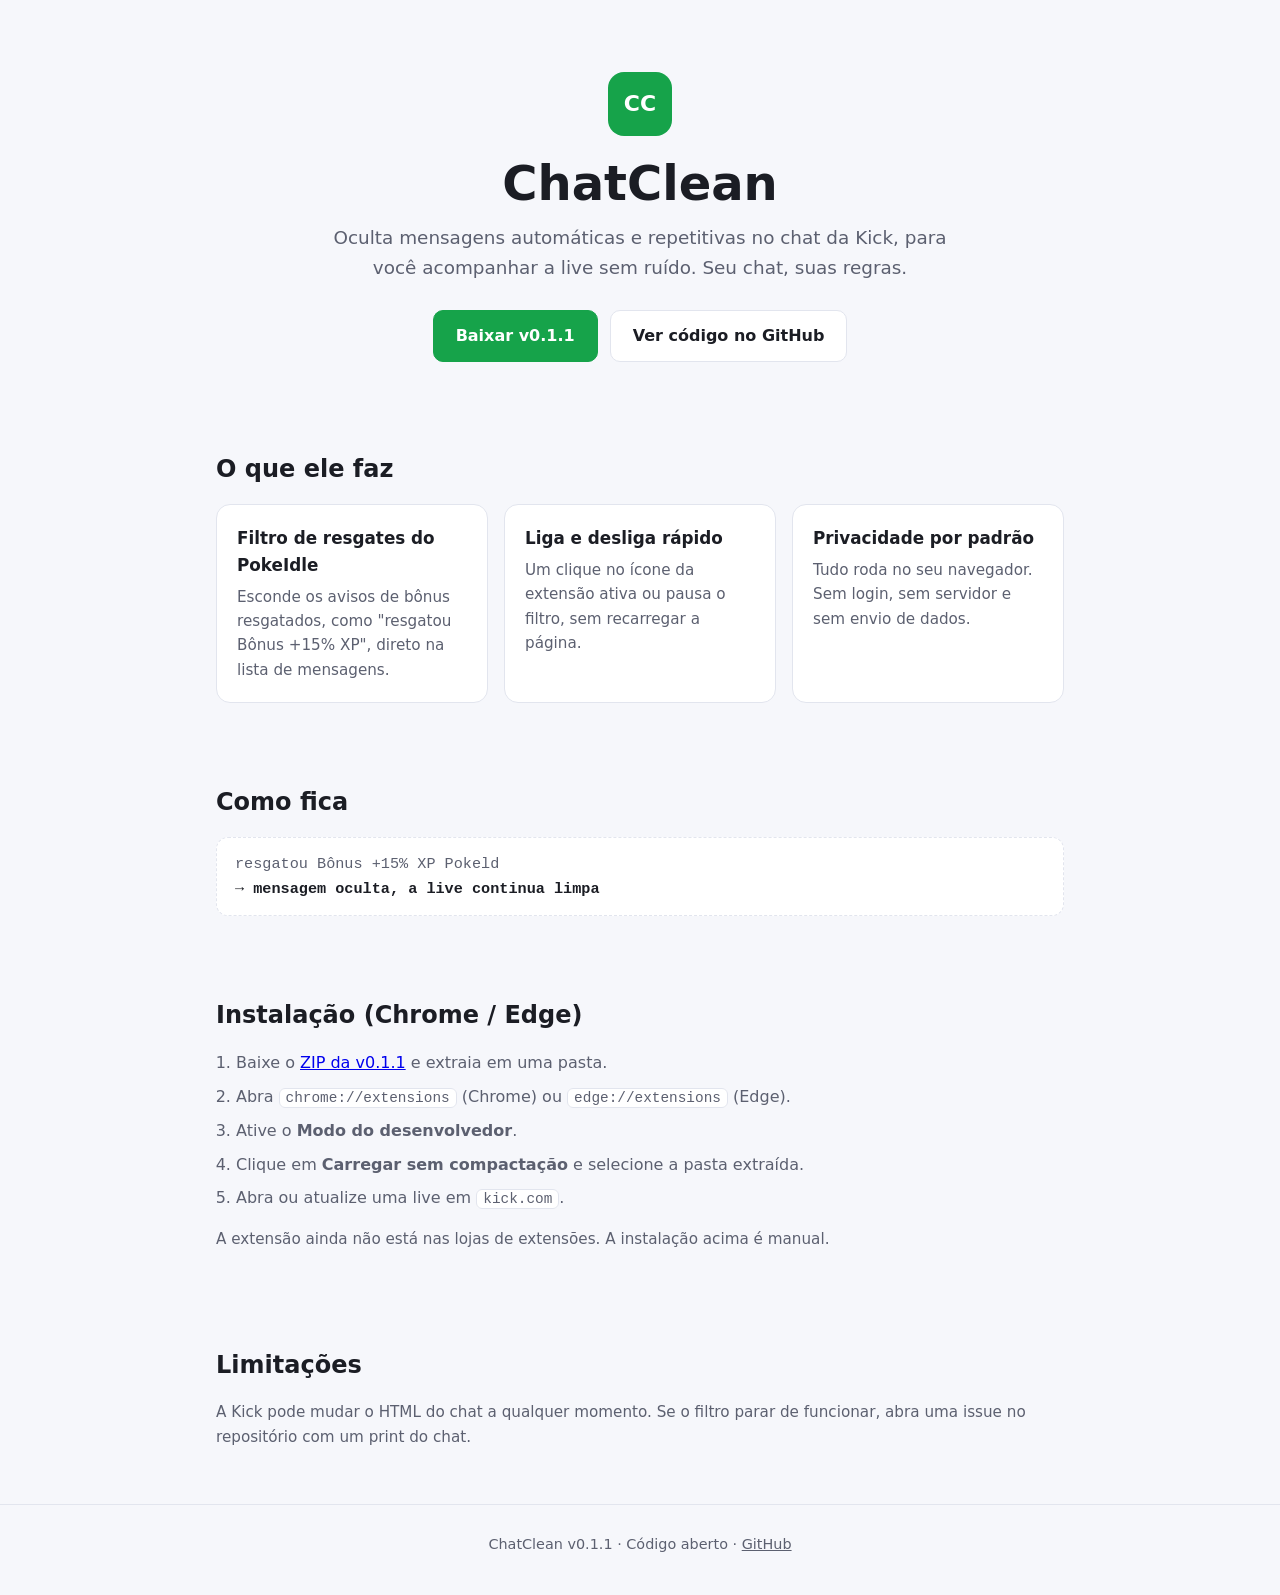
==== docs/index.html @ 82098fe7 "Add GitHub Pages landing page Co-Authored-By: Claude Haiku 5.5 <noreply@anthropic.com>" ====
<!doctype html>
<html lang="pt-BR">
<head>
  <meta charset="utf-8">
  <meta name="viewport" content="width=device-width, initial-scale=1">
  <title>ChatClean - Seu chat, suas regras</title>
  <meta name="description" content="ChatClean oculta mensagens automáticas e repetitivas no chat da Kick. Processamento local, sem login e sem servidor.">
  <style>
    :root {
      --bg: #f6f7fb;
      --card: #ffffff;
      --text: #1b1d24;
      --muted: #5c6070;
      --accent: #16a34a;
      --accent-ink: #ffffff;
      --border: #e2e5ee;
    }
    @media (prefers-color-scheme: dark) {
      :root:not([data-theme="light"]) {
        --bg: #0f1117;
        --card: #181b24;
        --text: #eef0f6;
        --muted: #a2a8ba;
        --accent: #22c55e;
        --accent-ink: #06210f;
        --border: #2a2e3b;
      }
    }
    :root[data-theme="dark"] {
      --bg: #0f1117;
      --card: #181b24;
      --text: #eef0f6;
      --muted: #a2a8ba;
      --accent: #22c55e;
      --accent-ink: #06210f;
      --border: #2a2e3b;
    }
    * { box-sizing: border-box; }
    body {
      margin: 0;
      background: var(--bg);
      color: var(--text);
      font: 16px/1.6 system-ui, -apple-system, "Segoe UI", Roboto, sans-serif;
    }
    .wrap { max-width: 880px; margin: 0 auto; padding: 0 16px; }
    header.hero { padding: 72px 0 48px; text-align: center; }
    .mark {
      display: inline-grid; place-items: center;
      width: 64px; height: 64px; border-radius: 16px;
      background: var(--accent); color: var(--accent-ink);
      font-weight: 800; font-size: 22px; margin-bottom: 20px;
    }
    h1 { font-size: clamp(2rem, 5vw, 3rem); margin: 0 0 12px; line-height: 1.15; }
    .lead { color: var(--muted); font-size: 1.15rem; margin: 0 auto 28px; max-width: 620px; }
    .btns { display: flex; gap: 12px; justify-content: center; flex-wrap: wrap; }
    .btn {
      display: inline-block; padding: 12px 22px; border-radius: 10px;
      text-decoration: none; font-weight: 600; border: 1px solid var(--border);
      color: var(--text); background: var(--card);
    }
    .btn.primary { background: var(--accent); color: var(--accent-ink); border-color: var(--accent); }
    .btn:hover { opacity: .9; }
    section { padding: 40px 0; }
    h2 { font-size: 1.5rem; margin: 0 0 16px; }
    .grid { display: grid; gap: 16px; grid-template-columns: repeat(auto-fit, minmax(230px, 1fr)); }
    .card {
      background: var(--card); border: 1px solid var(--border);
      border-radius: 14px; padding: 20px;
    }
    .card h3 { margin: 0 0 6px; font-size: 1.05rem; }
    .card p { margin: 0; color: var(--muted); font-size: .95rem; }
    .example {
      background: var(--card); border: 1px dashed var(--border);
      border-radius: 12px; padding: 14px 18px; font-family: ui-monospace, Menlo, Consolas, monospace;
      font-size: .95rem; color: var(--muted);
    }
    .example strong { color: var(--text); }
    ol.steps { padding-left: 20px; margin: 0; }
    ol.steps li { margin-bottom: 8px; color: var(--muted); }
    code {
      background: var(--card); border: 1px solid var(--border);
      border-radius: 6px; padding: 1px 6px; font-size: .9em;
    }
    .notice { color: var(--muted); font-size: .95rem; }
    footer {
      border-top: 1px solid var(--border); padding: 28px 0 40px;
      color: var(--muted); font-size: .9rem; text-align: center;
    }
    footer a { color: var(--muted); }
  </style>
</head>
<body>
  <header class="hero">
    <div class="wrap">
      <div class="mark">CC</div>
      <h1>ChatClean</h1>
      <p class="lead">Oculta mensagens automáticas e repetitivas no chat da Kick, para você acompanhar a live sem ruído. Seu chat, suas regras.</p>
      <div class="btns">
        <a class="btn primary" href="https://github.com/paulozy/chatclean/releases/tag/v0.1.1">Baixar v0.1.1</a>
        <a class="btn" href="https://github.com/paulozy/chatclean">Ver código no GitHub</a>
      </div>
    </div>
  </header>

  <main class="wrap">
    <section>
      <h2>O que ele faz</h2>
      <div class="grid">
        <div class="card">
          <h3>Filtro de resgates do PokeIdle</h3>
          <p>Esconde os avisos de bônus resgatados, como "resgatou Bônus +15% XP", direto na lista de mensagens.</p>
        </div>
        <div class="card">
          <h3>Liga e desliga rápido</h3>
          <p>Um clique no ícone da extensão ativa ou pausa o filtro, sem recarregar a página.</p>
        </div>
        <div class="card">
          <h3>Privacidade por padrão</h3>
          <p>Tudo roda no seu navegador. Sem login, sem servidor e sem envio de dados.</p>
        </div>
      </div>
    </section>

    <section>
      <h2>Como fica</h2>
      <div class="example">
        <span>resgatou Bônus +15% XP Pokeld</span><br>
        <strong>→ mensagem oculta, a live continua limpa</strong>
      </div>
    </section>

    <section>
      <h2>Instalação (Chrome / Edge)</h2>
      <ol class="steps">
        <li>Baixe o <a href="https://github.com/paulozy/chatclean/releases/tag/v0.1.1">ZIP da v0.1.1</a> e extraia em uma pasta.</li>
        <li>Abra <code>chrome://extensions</code> (Chrome) ou <code>edge://extensions</code> (Edge).</li>
        <li>Ative o <strong>Modo do desenvolvedor</strong>.</li>
        <li>Clique em <strong>Carregar sem compactação</strong> e selecione a pasta extraída.</li>
        <li>Abra ou atualize uma live em <code>kick.com</code>.</li>
      </ol>
      <p class="notice">A extensão ainda não está nas lojas de extensões. A instalação acima é manual.</p>
    </section>

    <section>
      <h2>Limitações</h2>
      <p class="notice">A Kick pode mudar o HTML do chat a qualquer momento. Se o filtro parar de funcionar, abra uma issue no repositório com um print do chat.</p>
    </section>
  </main>

  <footer>
    <div class="wrap">
      ChatClean v0.1.1 · Código aberto ·
      <a href="https://github.com/paulozy/chatclean">GitHub</a>
    </div>
  </footer>
</body>
</html>
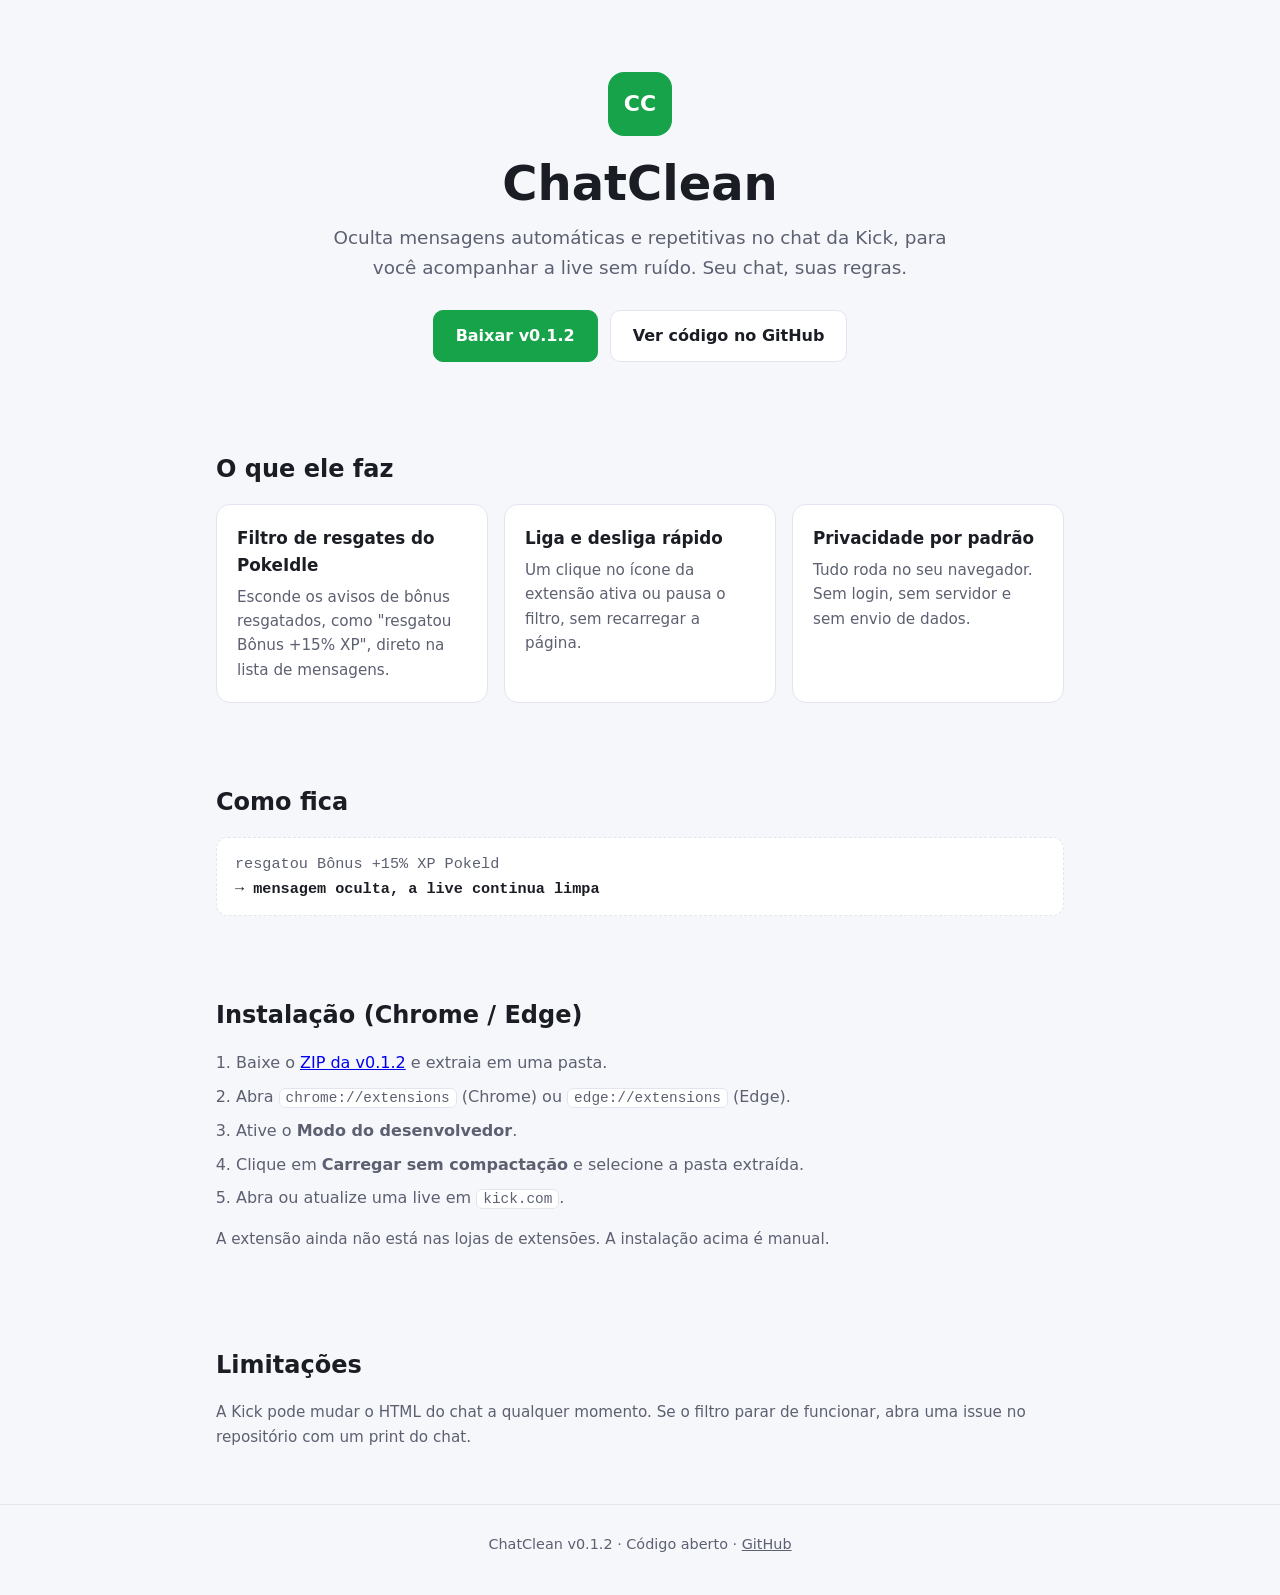
==== commit 797d34c5: "Release v0.1.2: update extension to 0.1.2 Co-Authored-By: Claude Haiku 5.5 <noreply@anthropic.com>" ====
--- a/docs/index.html
+++ b/docs/index.html
@@ -96,7 +96,7 @@
       <h1>ChatClean</h1>
       <p class="lead">Oculta mensagens automáticas e repetitivas no chat da Kick, para você acompanhar a live sem ruído. Seu chat, suas regras.</p>
       <div class="btns">
-        <a class="btn primary" href="https://github.com/paulozy/chatclean/releases/tag/v0.1.1">Baixar v0.1.1</a>
+        <a class="btn primary" href="https://github.com/paulozy/chatclean/releases/tag/v0.1.2">Baixar v0.1.2</a>
         <a class="btn" href="https://github.com/paulozy/chatclean">Ver código no GitHub</a>
       </div>
     </div>
@@ -132,7 +132,7 @@
     <section>
       <h2>Instalação (Chrome / Edge)</h2>
       <ol class="steps">
-        <li>Baixe o <a href="https://github.com/paulozy/chatclean/releases/tag/v0.1.1">ZIP da v0.1.1</a> e extraia em uma pasta.</li>
+        <li>Baixe o <a href="https://github.com/paulozy/chatclean/releases/tag/v0.1.2">ZIP da v0.1.2</a> e extraia em uma pasta.</li>
         <li>Abra <code>chrome://extensions</code> (Chrome) ou <code>edge://extensions</code> (Edge).</li>
         <li>Ative o <strong>Modo do desenvolvedor</strong>.</li>
         <li>Clique em <strong>Carregar sem compactação</strong> e selecione a pasta extraída.</li>
@@ -149,7 +149,7 @@
 
   <footer>
     <div class="wrap">
-      ChatClean v0.1.1 · Código aberto ·
+      ChatClean v0.1.2 · Código aberto ·
       <a href="https://github.com/paulozy/chatclean">GitHub</a>
     </div>
   </footer>
